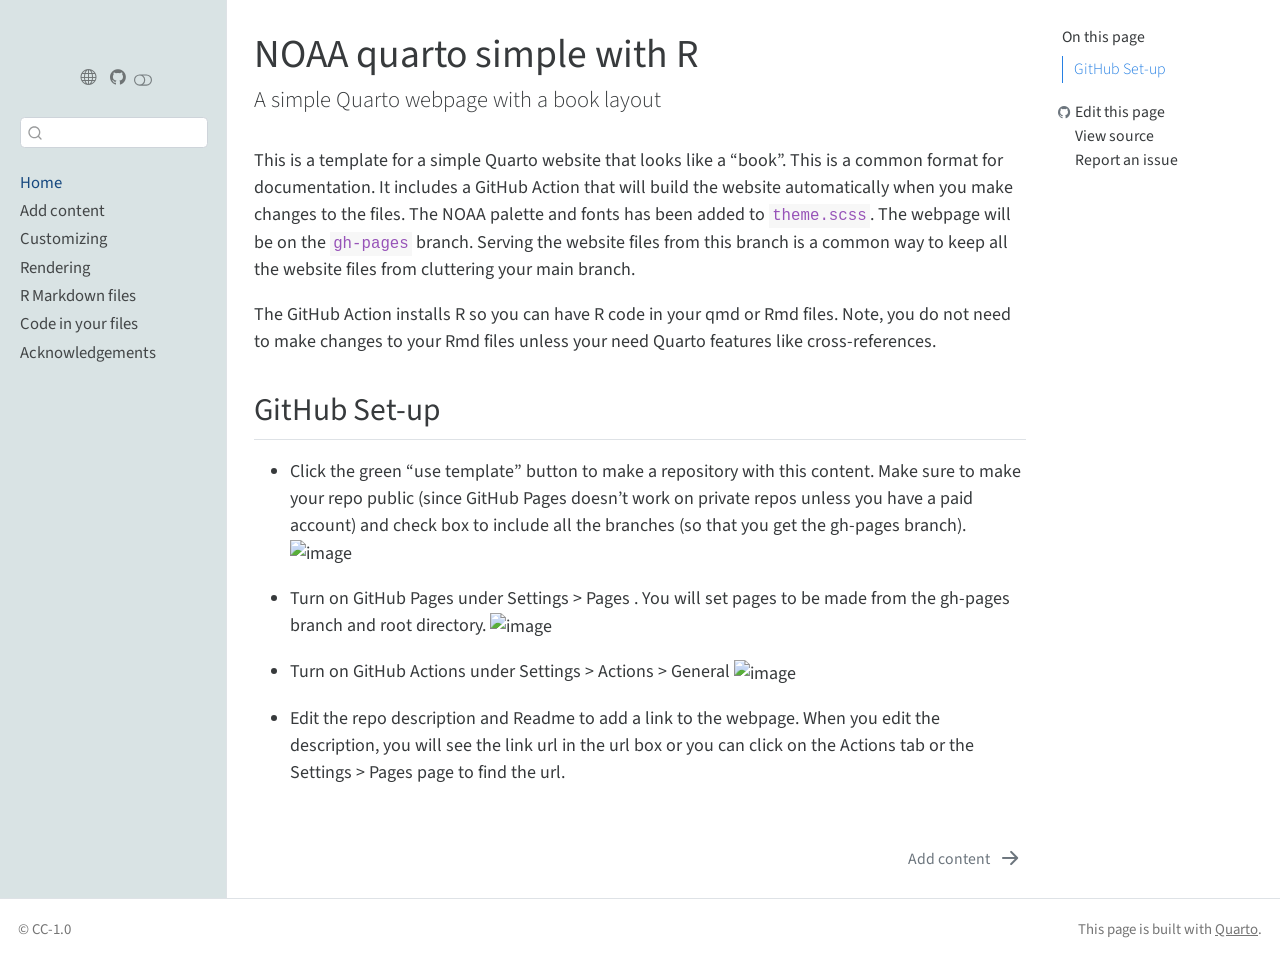
==== index.html @ c2303a80 "Initialize gh-pages" ====
<!DOCTYPE html>
<html xmlns="http://www.w3.org/1999/xhtml" lang="en" xml:lang="en"><head>

<meta charset="utf-8">
<meta name="generator" content="quarto-1.2.313">

<meta name="viewport" content="width=device-width, initial-scale=1.0, user-scalable=yes">


<title>NOAA quarto simple - NOAA quarto simple with R</title>
<style>
code{white-space: pre-wrap;}
span.smallcaps{font-variant: small-caps;}
div.columns{display: flex; gap: min(4vw, 1.5em);}
div.column{flex: auto; overflow-x: auto;}
div.hanging-indent{margin-left: 1.5em; text-indent: -1.5em;}
ul.task-list{list-style: none;}
ul.task-list li input[type="checkbox"] {
  width: 0.8em;
  margin: 0 0.8em 0.2em -1.6em;
  vertical-align: middle;
}
</style>


<script src="site_libs/quarto-nav/quarto-nav.js"></script>
<script src="site_libs/clipboard/clipboard.min.js"></script>
<script src="site_libs/quarto-search/autocomplete.umd.js"></script>
<script src="site_libs/quarto-search/fuse.min.js"></script>
<script src="site_libs/quarto-search/quarto-search.js"></script>
<meta name="quarto:offset" content="./">
<link href="./content/add-content.html" rel="next">
<link href="./images/favicon.ico" rel="icon">
<script src="site_libs/quarto-html/quarto.js"></script>
<script src="site_libs/quarto-html/popper.min.js"></script>
<script src="site_libs/quarto-html/tippy.umd.min.js"></script>
<script src="site_libs/quarto-html/anchor.min.js"></script>
<link href="site_libs/quarto-html/tippy.css" rel="stylesheet">
<link href="site_libs/quarto-html/quarto-syntax-highlighting.css" rel="stylesheet" class="quarto-color-scheme" id="quarto-text-highlighting-styles">
<link href="site_libs/quarto-html/quarto-syntax-highlighting-dark.css" rel="prefetch" class="quarto-color-scheme quarto-color-alternate" id="quarto-text-highlighting-styles">
<script src="site_libs/bootstrap/bootstrap.min.js"></script>
<link href="site_libs/bootstrap/bootstrap-icons.css" rel="stylesheet">
<link href="site_libs/bootstrap/bootstrap.min.css" rel="stylesheet" class="quarto-color-scheme" id="quarto-bootstrap" data-mode="light">
<link href="site_libs/bootstrap/bootstrap-dark.min.css" rel="prefetch" class="quarto-color-scheme quarto-color-alternate" id="quarto-bootstrap" data-mode="dark">
<script id="quarto-search-options" type="application/json">{
  "location": "sidebar",
  "copy-button": false,
  "collapse-after": 3,
  "panel-placement": "start",
  "type": "textbox",
  "limit": 20,
  "language": {
    "search-no-results-text": "No results",
    "search-matching-documents-text": "matching documents",
    "search-copy-link-title": "Copy link to search",
    "search-hide-matches-text": "Hide additional matches",
    "search-more-match-text": "more match in this document",
    "search-more-matches-text": "more matches in this document",
    "search-clear-button-title": "Clear",
    "search-detached-cancel-button-title": "Cancel",
    "search-submit-button-title": "Submit"
  }
}</script>


</head>

<body class="nav-sidebar docked">

<div id="quarto-search-results"></div>
  <header id="quarto-header" class="headroom fixed-top">
  <nav class="quarto-secondary-nav" data-bs-toggle="collapse" data-bs-target="#quarto-sidebar" aria-controls="quarto-sidebar" aria-expanded="false" aria-label="Toggle sidebar navigation" onclick="if (window.quartoToggleHeadroom) { window.quartoToggleHeadroom(); }">
    <div class="container-fluid d-flex justify-content-between">
      <h1 class="quarto-secondary-nav-title">NOAA quarto simple with R</h1>
      <button type="button" class="quarto-btn-toggle btn" aria-label="Show secondary navigation">
        <i class="bi bi-chevron-right"></i>
      </button>
    </div>
  </nav>
</header>
<!-- content -->
<div id="quarto-content" class="quarto-container page-columns page-rows-contents page-layout-full">
<!-- sidebar -->
  <nav id="quarto-sidebar" class="sidebar collapse sidebar-navigation docked overflow-auto">
    <div class="pt-lg-2 mt-2 text-center sidebar-header">
      <a href="./index.html" class="sidebar-logo-link">
      <img src="https://raw.githubusercontent.com/nmfs-opensci/assets/main/logo/nmfs-opensci-logo3.png" alt="" class="sidebar-logo py-0 d-lg-inline d-none">
      </a>
      <div class="sidebar-tools-main tools-wide">
    <a href="https://nmfs-opensci.github.io" title="NMFS Open Science" class="sidebar-tool px-1"><i class="bi bi-globe"></i></a>
    <a href="https://github.com/nmfs-opensci" title="NMFS OpenSci" class="sidebar-tool px-1"><i class="bi bi-github"></i></a>
  <a href="" class="quarto-color-scheme-toggle sidebar-tool" onclick="window.quartoToggleColorScheme(); return false;" title="Toggle dark mode"><i class="bi"></i></a>
</div>
      </div>
      <div class="mt-2 flex-shrink-0 align-items-center">
        <div class="sidebar-search">
        <div id="quarto-search" class="" title="Search"></div>
        </div>
      </div>
    <div class="sidebar-menu-container"> 
    <ul class="list-unstyled mt-1">
        <li class="sidebar-item">
  <div class="sidebar-item-container"> 
  <a href="./index.html" class="sidebar-item-text sidebar-link active">Home</a>
  </div>
</li>
        <li class="sidebar-item">
  <div class="sidebar-item-container"> 
  <a href="./content/add-content.html" class="sidebar-item-text sidebar-link">Add content</a>
  </div>
</li>
        <li class="sidebar-item">
  <div class="sidebar-item-container"> 
  <a href="./content/customizing.html" class="sidebar-item-text sidebar-link">Customizing</a>
  </div>
</li>
        <li class="sidebar-item">
  <div class="sidebar-item-container"> 
  <a href="./content/rendering.html" class="sidebar-item-text sidebar-link">Rendering</a>
  </div>
</li>
        <li class="sidebar-item">
  <div class="sidebar-item-container"> 
  <a href="./content/rmarkdown.html" class="sidebar-item-text sidebar-link">R Markdown files</a>
  </div>
</li>
        <li class="sidebar-item">
  <div class="sidebar-item-container"> 
  <a href="./content/code.html" class="sidebar-item-text sidebar-link">Code in your files</a>
  </div>
</li>
        <li class="sidebar-item">
  <div class="sidebar-item-container"> 
  <a href="./content/acknowledgements.html" class="sidebar-item-text sidebar-link">Acknowledgements</a>
  </div>
</li>
    </ul>
    </div>
</nav>
<!-- margin-sidebar -->
    <div id="quarto-margin-sidebar" class="sidebar margin-sidebar">
        <nav id="TOC" role="doc-toc" class="toc-active">
    <h2 id="toc-title">On this page</h2>
   
  <ul>
  <li><a href="#github-set-up" id="toc-github-set-up" class="nav-link active" data-scroll-target="#github-set-up">GitHub Set-up</a></li>
  </ul>
<div class="toc-actions"><div><i class="bi bi-github"></i></div><div class="action-links"><p><a href="https://github.com/nmfs-opensci/NOAA-quarto-simple/edit/main/index.qmd" class="toc-action">Edit this page</a></p><p><a href="https://github.com/nmfs-opensci/NOAA-quarto-simple/blob/main/index.qmd" class="toc-action">View source</a></p><p><a href="https://github.com/nmfs-opensci/NOAA-quarto-simple/issues/new" class="toc-action">Report an issue</a></p></div></div></nav>
    </div>
<!-- main -->
<main class="content column-body" id="quarto-document-content">

<header id="title-block-header" class="quarto-title-block default">
<div class="quarto-title">
<h1 class="title d-none d-lg-block">NOAA quarto simple with R</h1>
<p class="subtitle lead">A simple Quarto webpage with a book layout</p>
</div>



<div class="quarto-title-meta">

    
  
    
  </div>
  

</header>

<p>This is a template for a simple Quarto website that looks like a “book”. This is a common format for documentation. It includes a GitHub Action that will build the website automatically when you make changes to the files. The NOAA palette and fonts has been added to <code>theme.scss</code>. The webpage will be on the <code>gh-pages</code> branch. Serving the website files from this branch is a common way to keep all the website files from cluttering your main branch.</p>
<p>The GitHub Action installs R so you can have R code in your qmd or Rmd files. Note, you do not need to make changes to your Rmd files unless your need Quarto features like cross-references.</p>
<section id="github-set-up" class="level2">
<h2 class="anchored" data-anchor-id="github-set-up">GitHub Set-up</h2>
<ul>
<li><p>Click the green “use template” button to make a repository with this content. Make sure to make your repo public (since GitHub Pages doesn’t work on private repos unless you have a paid account) and check box to include all the branches (so that you get the gh-pages branch). <img width="637" alt="image" src="https://user-images.githubusercontent.com/2545978/197051535-c43c62de-17e8-40bf-a536-3eea8db250c4.png"></p></li>
<li><p>Turn on GitHub Pages under Settings &gt; Pages . You will set pages to be made from the gh-pages branch and root directory. <img width="540" alt="image" src="https://user-images.githubusercontent.com/2545978/196808262-3d2262be-b9b5-4897-bba5-fc2f056dd335.png"></p></li>
<li><p>Turn on GitHub Actions under Settings &gt; Actions &gt; General <img width="719" alt="image" src="https://user-images.githubusercontent.com/2545978/196808404-0c075fcf-db03-4516-88dd-3143b9fca475.png"></p></li>
<li><p>Edit the repo description and Readme to add a link to the webpage. When you edit the description, you will see the link url in the url box or you can click on the Actions tab or the Settings &gt; Pages page to find the url.</p></li>
</ul>


</section>

</main> <!-- /main -->
<script id="quarto-html-after-body" type="application/javascript">
window.document.addEventListener("DOMContentLoaded", function (event) {
  const toggleBodyColorMode = (bsSheetEl) => {
    const mode = bsSheetEl.getAttribute("data-mode");
    const bodyEl = window.document.querySelector("body");
    if (mode === "dark") {
      bodyEl.classList.add("quarto-dark");
      bodyEl.classList.remove("quarto-light");
    } else {
      bodyEl.classList.add("quarto-light");
      bodyEl.classList.remove("quarto-dark");
    }
  }
  const toggleBodyColorPrimary = () => {
    const bsSheetEl = window.document.querySelector("link#quarto-bootstrap");
    if (bsSheetEl) {
      toggleBodyColorMode(bsSheetEl);
    }
  }
  toggleBodyColorPrimary();  
  const disableStylesheet = (stylesheets) => {
    for (let i=0; i < stylesheets.length; i++) {
      const stylesheet = stylesheets[i];
      stylesheet.rel = 'prefetch';
    }
  }
  const enableStylesheet = (stylesheets) => {
    for (let i=0; i < stylesheets.length; i++) {
      const stylesheet = stylesheets[i];
      stylesheet.rel = 'stylesheet';
    }
  }
  const manageTransitions = (selector, allowTransitions) => {
    const els = window.document.querySelectorAll(selector);
    for (let i=0; i < els.length; i++) {
      const el = els[i];
      if (allowTransitions) {
        el.classList.remove('notransition');
      } else {
        el.classList.add('notransition');
      }
    }
  }
  const toggleColorMode = (alternate) => {
    // Switch the stylesheets
    const alternateStylesheets = window.document.querySelectorAll('link.quarto-color-scheme.quarto-color-alternate');
    manageTransitions('#quarto-margin-sidebar .nav-link', false);
    if (alternate) {
      enableStylesheet(alternateStylesheets);
      for (const sheetNode of alternateStylesheets) {
        if (sheetNode.id === "quarto-bootstrap") {
          toggleBodyColorMode(sheetNode);
        }
      }
    } else {
      disableStylesheet(alternateStylesheets);
      toggleBodyColorPrimary();
    }
    manageTransitions('#quarto-margin-sidebar .nav-link', true);
    // Switch the toggles
    const toggles = window.document.querySelectorAll('.quarto-color-scheme-toggle');
    for (let i=0; i < toggles.length; i++) {
      const toggle = toggles[i];
      if (toggle) {
        if (alternate) {
          toggle.classList.add("alternate");     
        } else {
          toggle.classList.remove("alternate");
        }
      }
    }
    // Hack to workaround the fact that safari doesn't
    // properly recolor the scrollbar when toggling (#1455)
    if (navigator.userAgent.indexOf('Safari') > 0 && navigator.userAgent.indexOf('Chrome') == -1) {
      manageTransitions("body", false);
      window.scrollTo(0, 1);
      setTimeout(() => {
        window.scrollTo(0, 0);
        manageTransitions("body", true);
      }, 40);  
    }
  }
  const isFileUrl = () => { 
    return window.location.protocol === 'file:';
  }
  const hasAlternateSentinel = () => {  
    let styleSentinel = getColorSchemeSentinel();
    if (styleSentinel !== null) {
      return styleSentinel === "alternate";
    } else {
      return false;
    }
  }
  const setStyleSentinel = (alternate) => {
    const value = alternate ? "alternate" : "default";
    if (!isFileUrl()) {
      window.localStorage.setItem("quarto-color-scheme", value);
    } else {
      localAlternateSentinel = value;
    }
  }
  const getColorSchemeSentinel = () => {
    if (!isFileUrl()) {
      const storageValue = window.localStorage.getItem("quarto-color-scheme");
      return storageValue != null ? storageValue : localAlternateSentinel;
    } else {
      return localAlternateSentinel;
    }
  }
  let localAlternateSentinel = 'default';
  // Dark / light mode switch
  window.quartoToggleColorScheme = () => {
    // Read the current dark / light value 
    let toAlternate = !hasAlternateSentinel();
    toggleColorMode(toAlternate);
    setStyleSentinel(toAlternate);
  };
  // Ensure there is a toggle, if there isn't float one in the top right
  if (window.document.querySelector('.quarto-color-scheme-toggle') === null) {
    const a = window.document.createElement('a');
    a.classList.add('top-right');
    a.classList.add('quarto-color-scheme-toggle');
    a.href = "";
    a.onclick = function() { try { window.quartoToggleColorScheme(); } catch {} return false; };
    const i = window.document.createElement("i");
    i.classList.add('bi');
    a.appendChild(i);
    window.document.body.appendChild(a);
  }
  // Switch to dark mode if need be
  if (hasAlternateSentinel()) {
    toggleColorMode(true);
  } else {
    toggleColorMode(false);
  }
  const icon = "";
  const anchorJS = new window.AnchorJS();
  anchorJS.options = {
    placement: 'right',
    icon: icon
  };
  anchorJS.add('.anchored');
  const clipboard = new window.ClipboardJS('.code-copy-button', {
    target: function(trigger) {
      return trigger.previousElementSibling;
    }
  });
  clipboard.on('success', function(e) {
    // button target
    const button = e.trigger;
    // don't keep focus
    button.blur();
    // flash "checked"
    button.classList.add('code-copy-button-checked');
    var currentTitle = button.getAttribute("title");
    button.setAttribute("title", "Copied!");
    let tooltip;
    if (window.bootstrap) {
      button.setAttribute("data-bs-toggle", "tooltip");
      button.setAttribute("data-bs-placement", "left");
      button.setAttribute("data-bs-title", "Copied!");
      tooltip = new bootstrap.Tooltip(button, 
        { trigger: "manual", 
          customClass: "code-copy-button-tooltip",
          offset: [0, -8]});
      tooltip.show();    
    }
    setTimeout(function() {
      if (tooltip) {
        tooltip.hide();
        button.removeAttribute("data-bs-title");
        button.removeAttribute("data-bs-toggle");
        button.removeAttribute("data-bs-placement");
      }
      button.setAttribute("title", currentTitle);
      button.classList.remove('code-copy-button-checked');
    }, 1000);
    // clear code selection
    e.clearSelection();
  });
  function tippyHover(el, contentFn) {
    const config = {
      allowHTML: true,
      content: contentFn,
      maxWidth: 500,
      delay: 100,
      arrow: false,
      appendTo: function(el) {
          return el.parentElement;
      },
      interactive: true,
      interactiveBorder: 10,
      theme: 'quarto',
      placement: 'bottom-start'
    };
    window.tippy(el, config); 
  }
  const noterefs = window.document.querySelectorAll('a[role="doc-noteref"]');
  for (var i=0; i<noterefs.length; i++) {
    const ref = noterefs[i];
    tippyHover(ref, function() {
      // use id or data attribute instead here
      let href = ref.getAttribute('data-footnote-href') || ref.getAttribute('href');
      try { href = new URL(href).hash; } catch {}
      const id = href.replace(/^#\/?/, "");
      const note = window.document.getElementById(id);
      return note.innerHTML;
    });
  }
  const findCites = (el) => {
    const parentEl = el.parentElement;
    if (parentEl) {
      const cites = parentEl.dataset.cites;
      if (cites) {
        return {
          el,
          cites: cites.split(' ')
        };
      } else {
        return findCites(el.parentElement)
      }
    } else {
      return undefined;
    }
  };
  var bibliorefs = window.document.querySelectorAll('a[role="doc-biblioref"]');
  for (var i=0; i<bibliorefs.length; i++) {
    const ref = bibliorefs[i];
    const citeInfo = findCites(ref);
    if (citeInfo) {
      tippyHover(citeInfo.el, function() {
        var popup = window.document.createElement('div');
        citeInfo.cites.forEach(function(cite) {
          var citeDiv = window.document.createElement('div');
          citeDiv.classList.add('hanging-indent');
          citeDiv.classList.add('csl-entry');
          var biblioDiv = window.document.getElementById('ref-' + cite);
          if (biblioDiv) {
            citeDiv.innerHTML = biblioDiv.innerHTML;
          }
          popup.appendChild(citeDiv);
        });
        return popup.innerHTML;
      });
    }
  }
});
</script>
<nav class="page-navigation column-body">
  <div class="nav-page nav-page-previous">
  </div>
  <div class="nav-page nav-page-next">
      <a href="./content/add-content.html" class="pagination-link">
        <span class="nav-page-text">Add content</span> <i class="bi bi-arrow-right-short"></i>
      </a>
  </div>
</nav>
</div> <!-- /content -->
<footer class="footer">
  <div class="nav-footer">
    <div class="nav-footer-left">© CC-1.0</div>   
    <div class="nav-footer-right">This page is built with <a href="https://quarto.org/">Quarto</a>.</div>
  </div>
</footer>



</body></html>
---- site_libs/quarto-html/tippy.css ----
.tippy-box[data-animation=fade][data-state=hidden]{opacity:0}[data-tippy-root]{max-width:calc(100vw - 10px)}.tippy-box{position:relative;background-color:#333;color:#fff;border-radius:4px;font-size:14px;line-height:1.4;white-space:normal;outline:0;transition-property:transform,visibility,opacity}.tippy-box[data-placement^=top]>.tippy-arrow{bottom:0}.tippy-box[data-placement^=top]>.tippy-arrow:before{bottom:-7px;left:0;border-width:8px 8px 0;border-top-color:initial;transform-origin:center top}.tippy-box[data-placement^=bottom]>.tippy-arrow{top:0}.tippy-box[data-placement^=bottom]>.tippy-arrow:before{top:-7px;left:0;border-width:0 8px 8px;border-bottom-color:initial;transform-origin:center bottom}.tippy-box[data-placement^=left]>.tippy-arrow{right:0}.tippy-box[data-placement^=left]>.tippy-arrow:before{border-width:8px 0 8px 8px;border-left-color:initial;right:-7px;transform-origin:center left}.tippy-box[data-placement^=right]>.tippy-arrow{left:0}.tippy-box[data-placement^=right]>.tippy-arrow:before{left:-7px;border-width:8px 8px 8px 0;border-right-color:initial;transform-origin:center right}.tippy-box[data-inertia][data-state=visible]{transition-timing-function:cubic-bezier(.54,1.5,.38,1.11)}.tippy-arrow{width:16px;height:16px;color:#333}.tippy-arrow:before{content:"";position:absolute;border-color:transparent;border-style:solid}.tippy-content{position:relative;padding:5px 9px;z-index:1}
---- site_libs/quarto-html/quarto-syntax-highlighting.css ----
/* quarto syntax highlight colors */
:root {
  --quarto-hl-ot-color: #003B4F;
  --quarto-hl-at-color: #657422;
  --quarto-hl-ss-color: #20794D;
  --quarto-hl-an-color: #5E5E5E;
  --quarto-hl-fu-color: #4758AB;
  --quarto-hl-st-color: #20794D;
  --quarto-hl-cf-color: #003B4F;
  --quarto-hl-op-color: #5E5E5E;
  --quarto-hl-er-color: #AD0000;
  --quarto-hl-bn-color: #AD0000;
  --quarto-hl-al-color: #AD0000;
  --quarto-hl-va-color: #111111;
  --quarto-hl-bu-color: inherit;
  --quarto-hl-ex-color: inherit;
  --quarto-hl-pp-color: #AD0000;
  --quarto-hl-in-color: #5E5E5E;
  --quarto-hl-vs-color: #20794D;
  --quarto-hl-wa-color: #5E5E5E;
  --quarto-hl-do-color: #5E5E5E;
  --quarto-hl-im-color: #00769E;
  --quarto-hl-ch-color: #20794D;
  --quarto-hl-dt-color: #AD0000;
  --quarto-hl-fl-color: #AD0000;
  --quarto-hl-co-color: #5E5E5E;
  --quarto-hl-cv-color: #5E5E5E;
  --quarto-hl-cn-color: #8f5902;
  --quarto-hl-sc-color: #5E5E5E;
  --quarto-hl-dv-color: #AD0000;
  --quarto-hl-kw-color: #003B4F;
}

/* other quarto variables */
:root {
  --quarto-font-monospace: SFMono-Regular, Menlo, Monaco, Consolas, "Liberation Mono", "Courier New", monospace;
}

pre > code.sourceCode > span {
  color: #003B4F;
}

code span {
  color: #003B4F;
}

code.sourceCode > span {
  color: #003B4F;
}

div.sourceCode,
div.sourceCode pre.sourceCode {
  color: #003B4F;
}

code span.ot {
  color: #003B4F;
}

code span.at {
  color: #657422;
}

code span.ss {
  color: #20794D;
}

code span.an {
  color: #5E5E5E;
}

code span.fu {
  color: #4758AB;
}

code span.st {
  color: #20794D;
}

code span.cf {
  color: #003B4F;
}

code span.op {
  color: #5E5E5E;
}

code span.er {
  color: #AD0000;
}

code span.bn {
  color: #AD0000;
}

code span.al {
  color: #AD0000;
}

code span.va {
  color: #111111;
}

code span.pp {
  color: #AD0000;
}

code span.in {
  color: #5E5E5E;
}

code span.vs {
  color: #20794D;
}

code span.wa {
  color: #5E5E5E;
  font-style: italic;
}

code span.do {
  color: #5E5E5E;
  font-style: italic;
}

code span.im {
  color: #00769E;
}

code span.ch {
  color: #20794D;
}

code span.dt {
  color: #AD0000;
}

code span.fl {
  color: #AD0000;
}

code span.co {
  color: #5E5E5E;
}

code span.cv {
  color: #5E5E5E;
  font-style: italic;
}

code span.cn {
  color: #8f5902;
}

code span.sc {
  color: #5E5E5E;
}

code span.dv {
  color: #AD0000;
}

code span.kw {
  color: #003B4F;
}

.prevent-inlining {
  content: "</";
}

/*# sourceMappingURL=debc5d5d77c3f9108843748ff7464032.css.map */
---- site_libs/quarto-html/quarto-syntax-highlighting-dark.css ----
/* quarto syntax highlight colors */
:root {
  --quarto-hl-al-color: #f07178;
  --quarto-hl-an-color: #d4d0ab;
  --quarto-hl-at-color: #00e0e0;
  --quarto-hl-bn-color: #d4d0ab;
  --quarto-hl-bu-color: #abe338;
  --quarto-hl-ch-color: #abe338;
  --quarto-hl-co-color: #f8f8f2;
  --quarto-hl-cv-color: #ffd700;
  --quarto-hl-cn-color: #ffd700;
  --quarto-hl-cf-color: #ffa07a;
  --quarto-hl-dt-color: #ffa07a;
  --quarto-hl-dv-color: #d4d0ab;
  --quarto-hl-do-color: #f8f8f2;
  --quarto-hl-er-color: #f07178;
  --quarto-hl-ex-color: #00e0e0;
  --quarto-hl-fl-color: #d4d0ab;
  --quarto-hl-fu-color: #ffa07a;
  --quarto-hl-im-color: #abe338;
  --quarto-hl-in-color: #d4d0ab;
  --quarto-hl-kw-color: #ffa07a;
  --quarto-hl-op-color: #ffa07a;
  --quarto-hl-ot-color: #00e0e0;
  --quarto-hl-pp-color: #dcc6e0;
  --quarto-hl-re-color: #00e0e0;
  --quarto-hl-sc-color: #abe338;
  --quarto-hl-ss-color: #abe338;
  --quarto-hl-st-color: #abe338;
  --quarto-hl-va-color: #00e0e0;
  --quarto-hl-vs-color: #abe338;
  --quarto-hl-wa-color: #dcc6e0;
}

/* other quarto variables */
:root {
  --quarto-font-monospace: SFMono-Regular, Menlo, Monaco, Consolas, "Liberation Mono", "Courier New", monospace;
}

code span.al {
  font-weight: bold;
  color: #f07178;
}

code span.an {
  color: #d4d0ab;
}

code span.at {
  color: #00e0e0;
}

code span.bn {
  color: #d4d0ab;
}

code span.bu {
  color: #abe338;
}

code span.ch {
  color: #abe338;
}

code span.co {
  font-style: italic;
  color: #f8f8f2;
}

code span.cv {
  color: #ffd700;
}

code span.cn {
  color: #ffd700;
}

code span.cf {
  font-weight: bold;
  color: #ffa07a;
}

code span.dt {
  color: #ffa07a;
}

code span.dv {
  color: #d4d0ab;
}

code span.do {
  color: #f8f8f2;
}

code span.er {
  color: #f07178;
  text-decoration: underline;
}

code span.ex {
  font-weight: bold;
  color: #00e0e0;
}

code span.fl {
  color: #d4d0ab;
}

code span.fu {
  color: #ffa07a;
}

code span.im {
  color: #abe338;
}

code span.in {
  color: #d4d0ab;
}

code span.kw {
  font-weight: bold;
  color: #ffa07a;
}

pre > code.sourceCode > span {
  color: #f8f8f2;
}

code span {
  color: #f8f8f2;
}

code.sourceCode > span {
  color: #f8f8f2;
}

div.sourceCode,
div.sourceCode pre.sourceCode {
  color: #f8f8f2;
}

code span.op {
  color: #ffa07a;
}

code span.ot {
  color: #00e0e0;
}

code span.pp {
  color: #dcc6e0;
}

code span.re {
  color: #00e0e0;
}

code span.sc {
  color: #abe338;
}

code span.ss {
  color: #abe338;
}

code span.st {
  color: #abe338;
}

code span.va {
  color: #00e0e0;
}

code span.vs {
  color: #abe338;
}

code span.wa {
  color: #dcc6e0;
}

.prevent-inlining {
  content: "</";
}

/*# sourceMappingURL=935a306eefa94366c21e1a970dddb765.css.map */
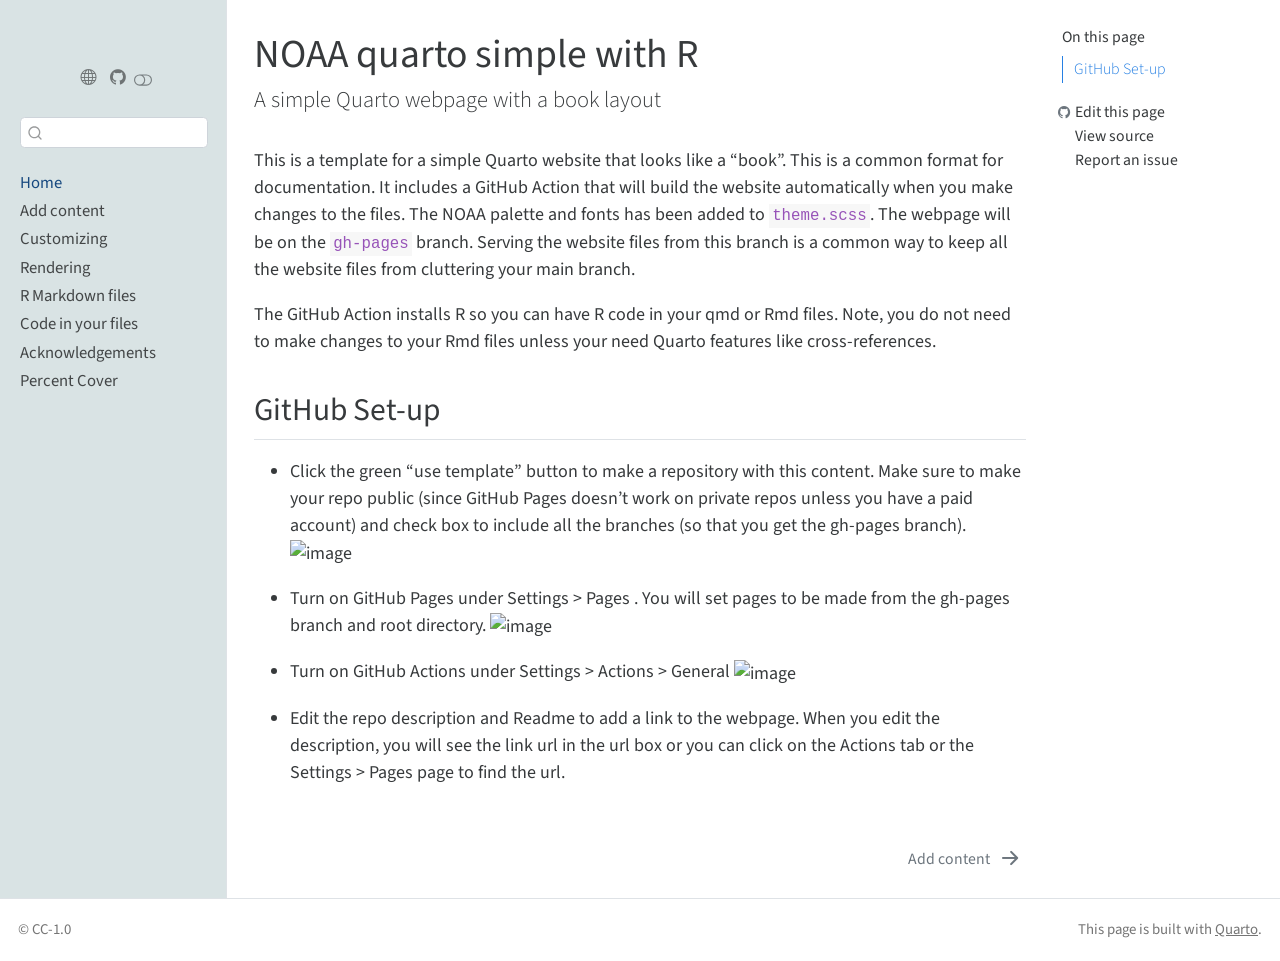
==== commit ce2d0d8b: "Built site for gh-pages" ====
--- a/index.html
+++ b/index.html
@@ -2,7 +2,7 @@
 <html xmlns="http://www.w3.org/1999/xhtml" lang="en" xml:lang="en"><head>
 
 <meta charset="utf-8">
-<meta name="generator" content="quarto-1.2.313">
+<meta name="generator" content="quarto-1.2.335">
 
 <meta name="viewport" content="width=device-width, initial-scale=1.0, user-scalable=yes">
 
@@ -134,6 +134,11 @@
   <a href="./content/acknowledgements.html" class="sidebar-item-text sidebar-link">Acknowledgements</a>
   </div>
 </li>
+        <li class="sidebar-item">
+  <div class="sidebar-item-container"> 
+  <a href="./content/percent_cover.html" class="sidebar-item-text sidebar-link">Percent Cover</a>
+  </div>
+</li>
     </ul>
     </div>
 </nav>
